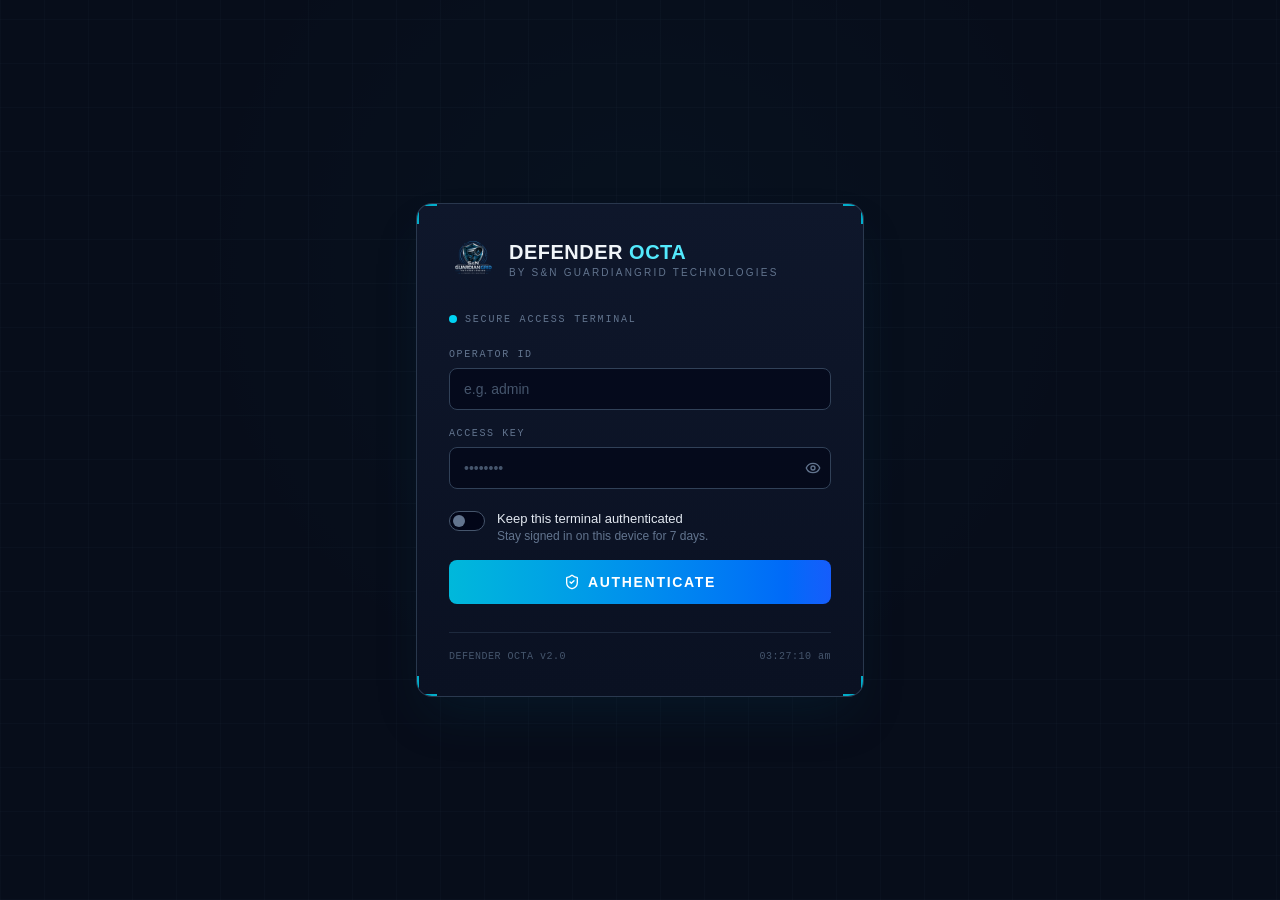
==== frontend/index.html @ d2f0eaf3 "frontend: rebuild with the gate page layout fixes" ====
<!doctype html>
<html lang="en">
  <head>
    <meta charset="UTF-8" />
    <meta name="viewport" content="width=device-width, initial-scale=1.0" />
    <title>Defender Octa — by GuardianGrid</title>

    <meta name="theme-color" content="#0a0e1a" />
    <link rel="manifest" href="/frontend/manifest.webmanifest" />
    <link rel="apple-touch-icon" href="/frontend/icons/apple-touch-icon.png" />
    <meta name="apple-mobile-web-app-capable" content="yes" />
    <meta name="apple-mobile-web-app-status-bar-style" content="black-translucent" />
    <meta name="apple-mobile-web-app-title" content="Defender Octa" />
    <script>
      // register the service worker, scoped to the app base
      if ("serviceWorker" in navigator) {
        window.addEventListener("load", () =>
          navigator.serviceWorker.register("/frontend/sw.js", { scope: "/frontend/" })
            .catch(() => {/* http (non-localhost) — PWA needs https; app still works */})
        );
      }
    </script>
    <script type="module" crossorigin src="/frontend/assets/index-D9KvxWkw.js"></script>
    <link rel="stylesheet" crossorigin href="/frontend/assets/index-B1ZIGYHc.css">
  </head>
  <body>
    <div id="root"></div>
  </body>
</html>
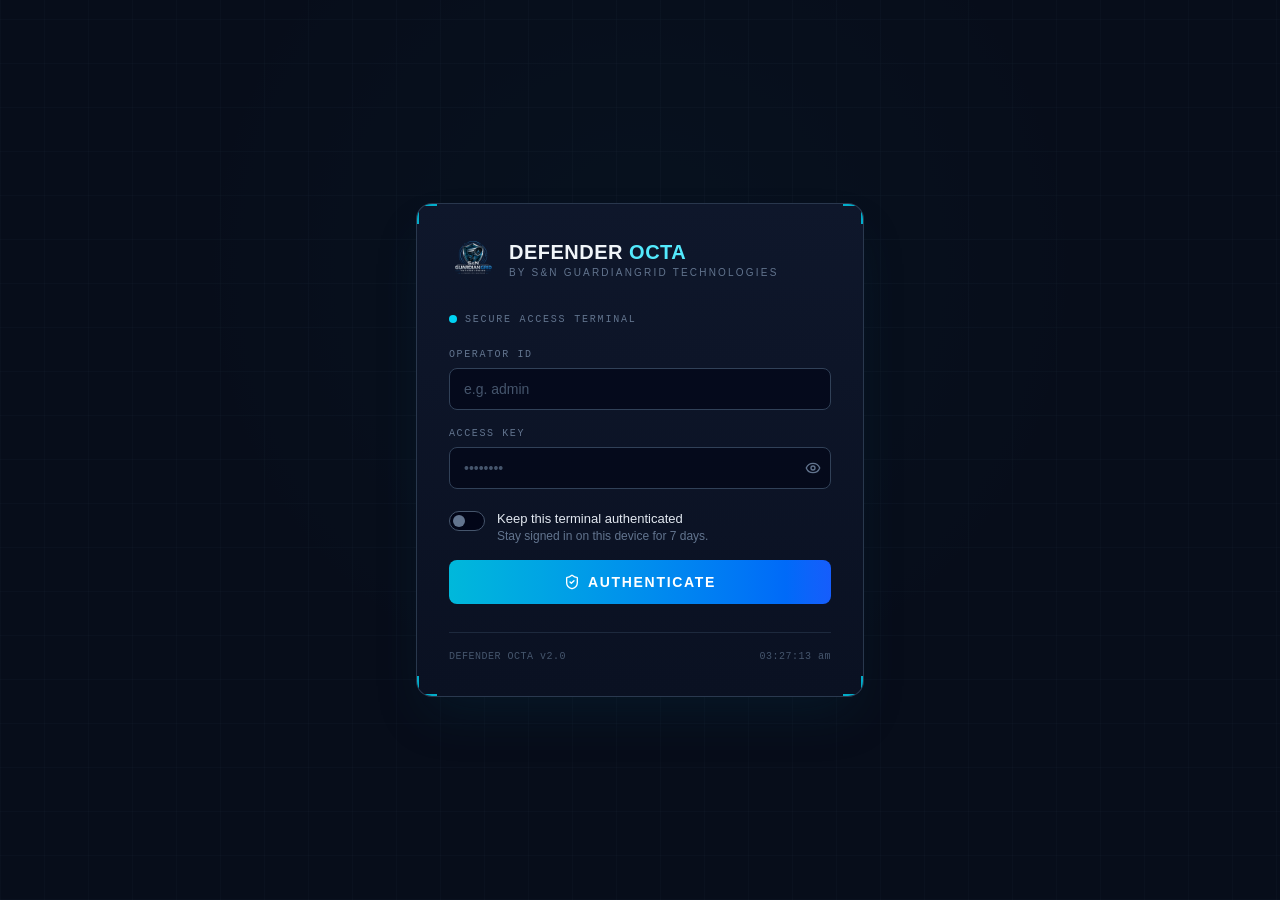
==== commit d35b40b6: "frontend: rebuild with gate page layout and overlay fixes" ====
--- a/frontend/index.html
+++ b/frontend/index.html
@@ -20,8 +20,8 @@
         );
       }
     </script>
-    <script type="module" crossorigin src="/frontend/assets/index-D9KvxWkw.js"></script>
-    <link rel="stylesheet" crossorigin href="/frontend/assets/index-B1ZIGYHc.css">
+    <script type="module" crossorigin src="/frontend/assets/index-IR8gI517.js"></script>
+    <link rel="stylesheet" crossorigin href="/frontend/assets/index-Dsfkyb9l.css">
   </head>
   <body>
     <div id="root"></div>
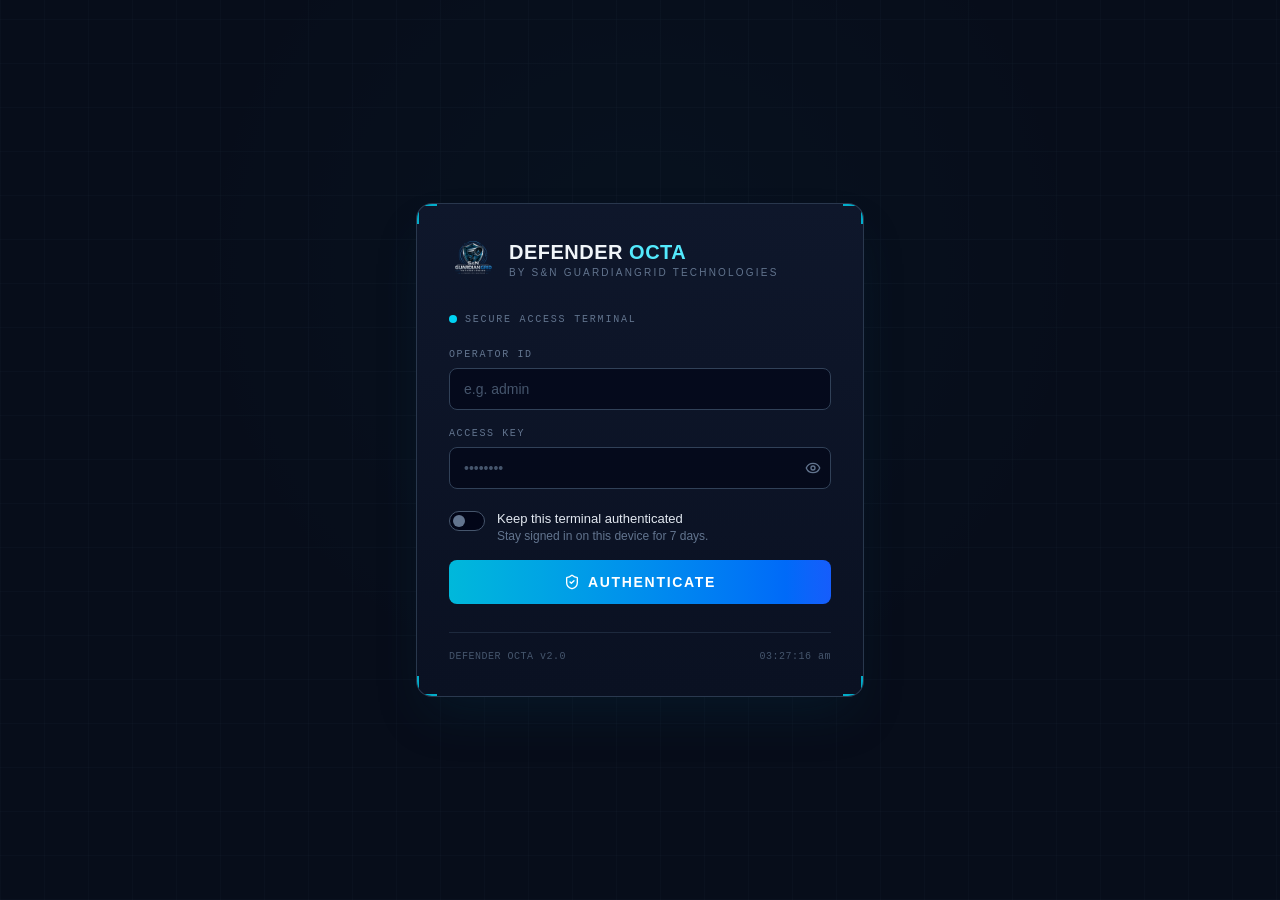
==== commit b6d74816: "frontend: rebuild with the merged gate console" ====
--- a/frontend/index.html
+++ b/frontend/index.html
@@ -20,8 +20,8 @@
         );
       }
     </script>
-    <script type="module" crossorigin src="/frontend/assets/index-IR8gI517.js"></script>
-    <link rel="stylesheet" crossorigin href="/frontend/assets/index-Dsfkyb9l.css">
+    <script type="module" crossorigin src="/frontend/assets/index-_sWWyx8w.js"></script>
+    <link rel="stylesheet" crossorigin href="/frontend/assets/index-Cb6gqbhK.css">
   </head>
   <body>
     <div id="root"></div>
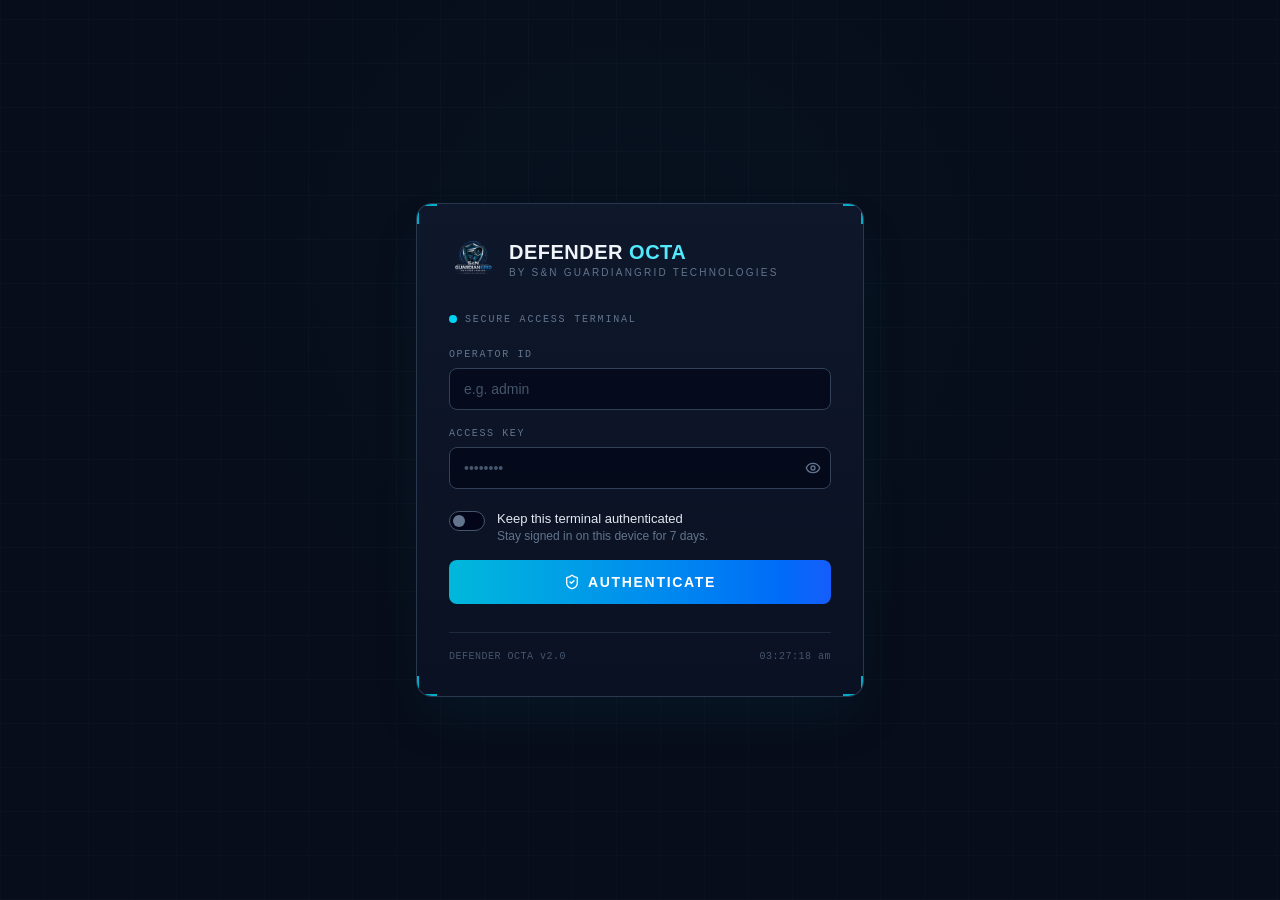
==== commit 0b0289bc: "frontend: rebuild with the gate card reset in the header" ====
--- a/frontend/index.html
+++ b/frontend/index.html
@@ -20,7 +20,7 @@
         );
       }
     </script>
-    <script type="module" crossorigin src="/frontend/assets/index-_sWWyx8w.js"></script>
+    <script type="module" crossorigin src="/frontend/assets/index-CoGlffC4.js"></script>
     <link rel="stylesheet" crossorigin href="/frontend/assets/index-Cb6gqbhK.css">
   </head>
   <body>
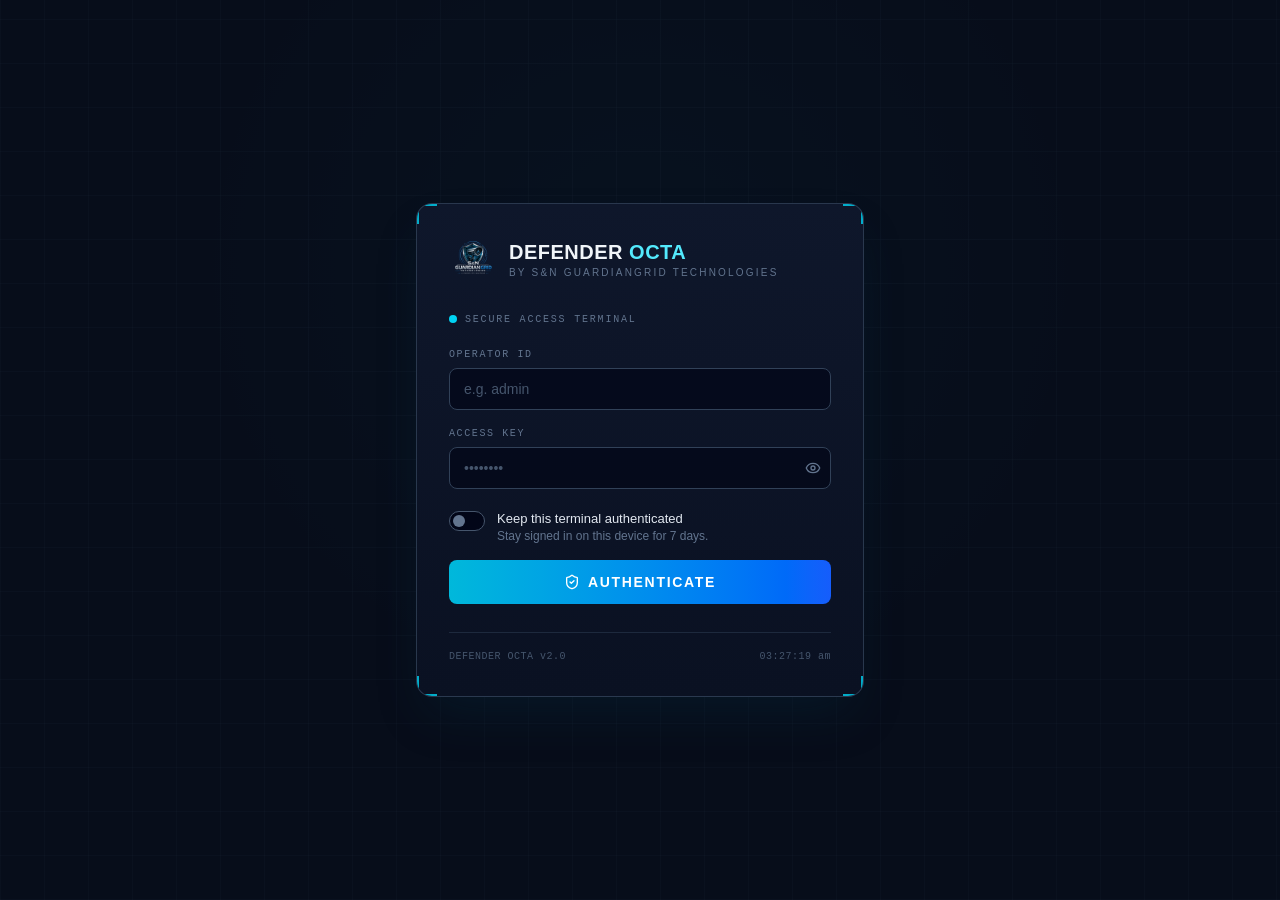
==== commit 06f4cbac: "OCT-187: rebuild frontend (index-HxvLgfp6.js) with honest camera states Co-Authored-By: Claude Opus " ====
--- a/frontend/index.html
+++ b/frontend/index.html
@@ -20,8 +20,8 @@
         );
       }
     </script>
-    <script type="module" crossorigin src="/frontend/assets/index-CoGlffC4.js"></script>
-    <link rel="stylesheet" crossorigin href="/frontend/assets/index-Cb6gqbhK.css">
+    <script type="module" crossorigin src="/frontend/assets/index-HxvLgfp6.js"></script>
+    <link rel="stylesheet" crossorigin href="/frontend/assets/index-CnhpWJAs.css">
   </head>
   <body>
     <div id="root"></div>
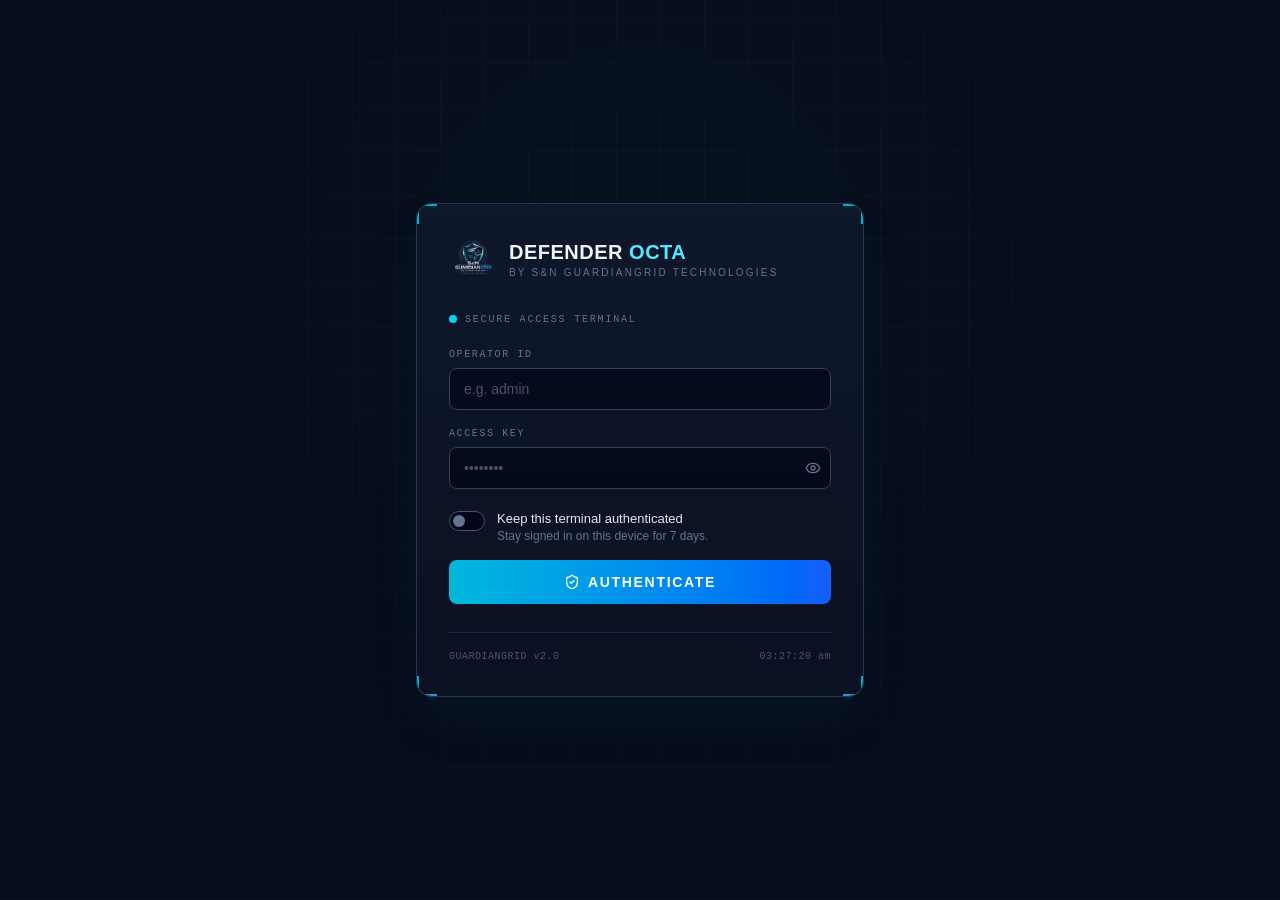
==== commit 132e7b0a: "OCT-188: one brand — GuardianGrid across alerts, PDFs and the resident app Co-Authored-By: Claude Op" ====
--- a/frontend/index.html
+++ b/frontend/index.html
@@ -3,14 +3,14 @@
   <head>
     <meta charset="UTF-8" />
     <meta name="viewport" content="width=device-width, initial-scale=1.0" />
-    <title>Defender Octa — by GuardianGrid</title>
+    <title>GuardianGrid — Security Operations</title>
 
     <meta name="theme-color" content="#0a0e1a" />
     <link rel="manifest" href="/frontend/manifest.webmanifest" />
     <link rel="apple-touch-icon" href="/frontend/icons/apple-touch-icon.png" />
     <meta name="apple-mobile-web-app-capable" content="yes" />
     <meta name="apple-mobile-web-app-status-bar-style" content="black-translucent" />
-    <meta name="apple-mobile-web-app-title" content="Defender Octa" />
+    <meta name="apple-mobile-web-app-title" content="GuardianGrid" />
     <script>
       // register the service worker, scoped to the app base
       if ("serviceWorker" in navigator) {
@@ -20,7 +20,7 @@
         );
       }
     </script>
-    <script type="module" crossorigin src="/frontend/assets/index-HxvLgfp6.js"></script>
+    <script type="module" crossorigin src="/frontend/assets/index-DlJ9sPHB.js"></script>
     <link rel="stylesheet" crossorigin href="/frontend/assets/index-CnhpWJAs.css">
   </head>
   <body>
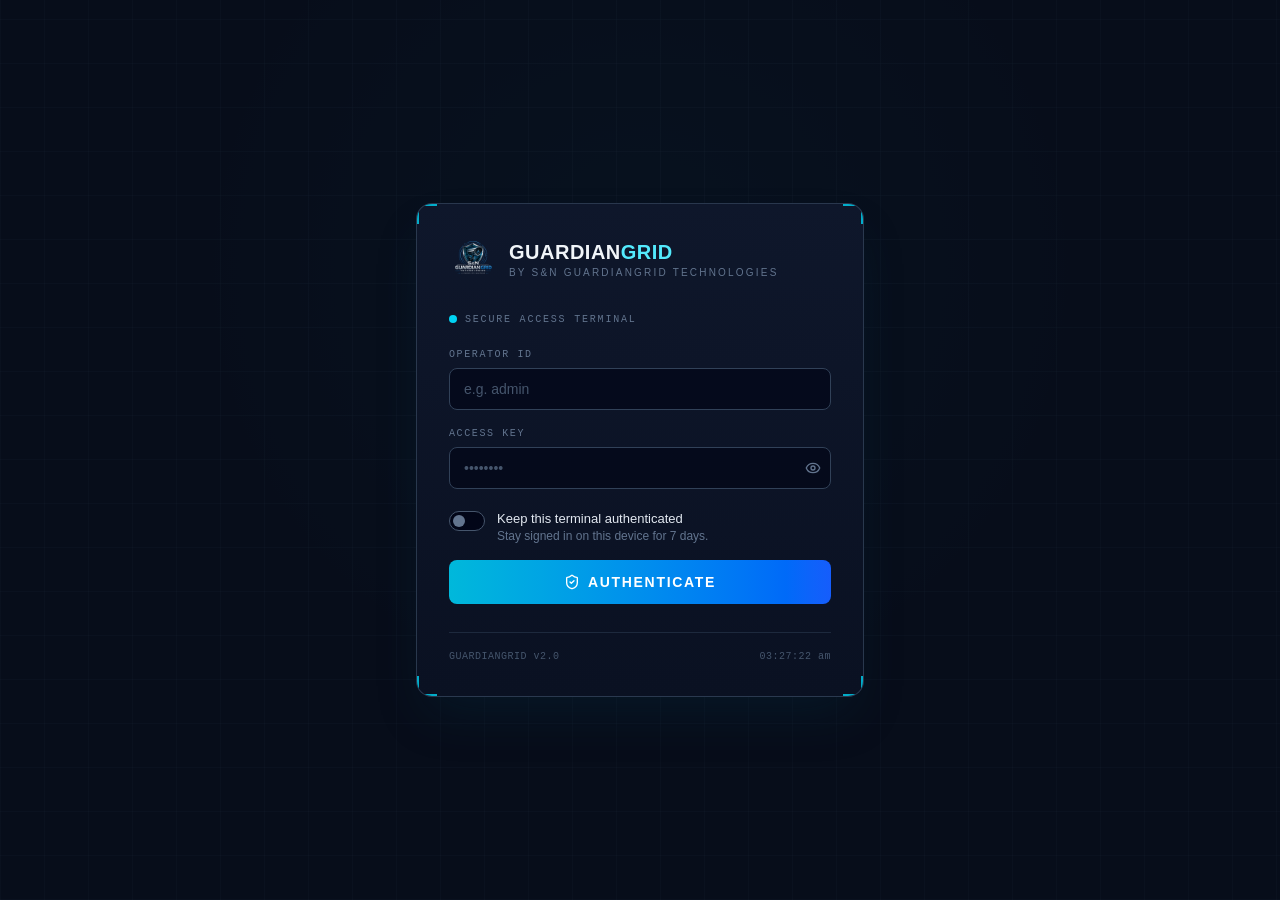
==== commit 98e467f8: "OCT-188: rebuilt frontend; OCT-181 dry run no longer claims a removal Co-Authored-By: Claude Opus 5 " ====
--- a/frontend/index.html
+++ b/frontend/index.html
@@ -20,7 +20,7 @@
         );
       }
     </script>
-    <script type="module" crossorigin src="/frontend/assets/index-DlJ9sPHB.js"></script>
+    <script type="module" crossorigin src="/frontend/assets/index-IiaGAWqP.js"></script>
     <link rel="stylesheet" crossorigin href="/frontend/assets/index-CnhpWJAs.css">
   </head>
   <body>
